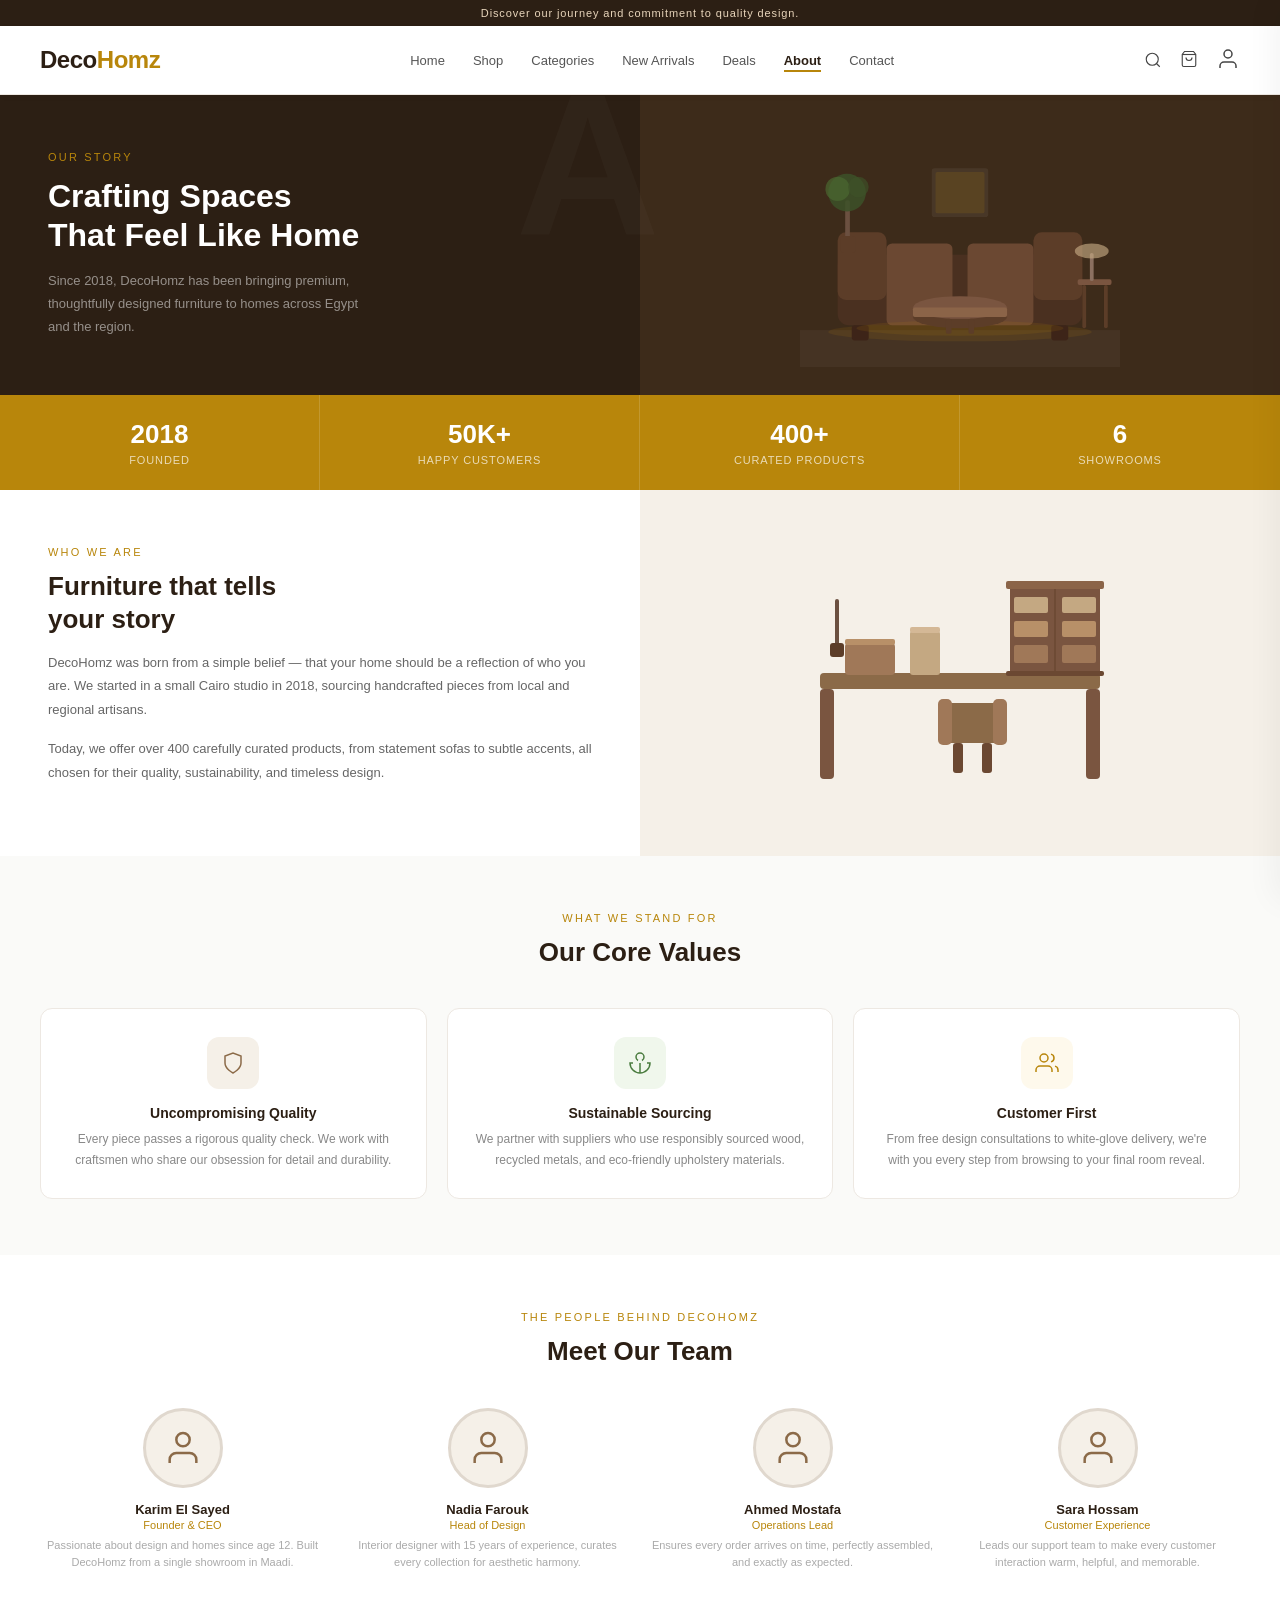
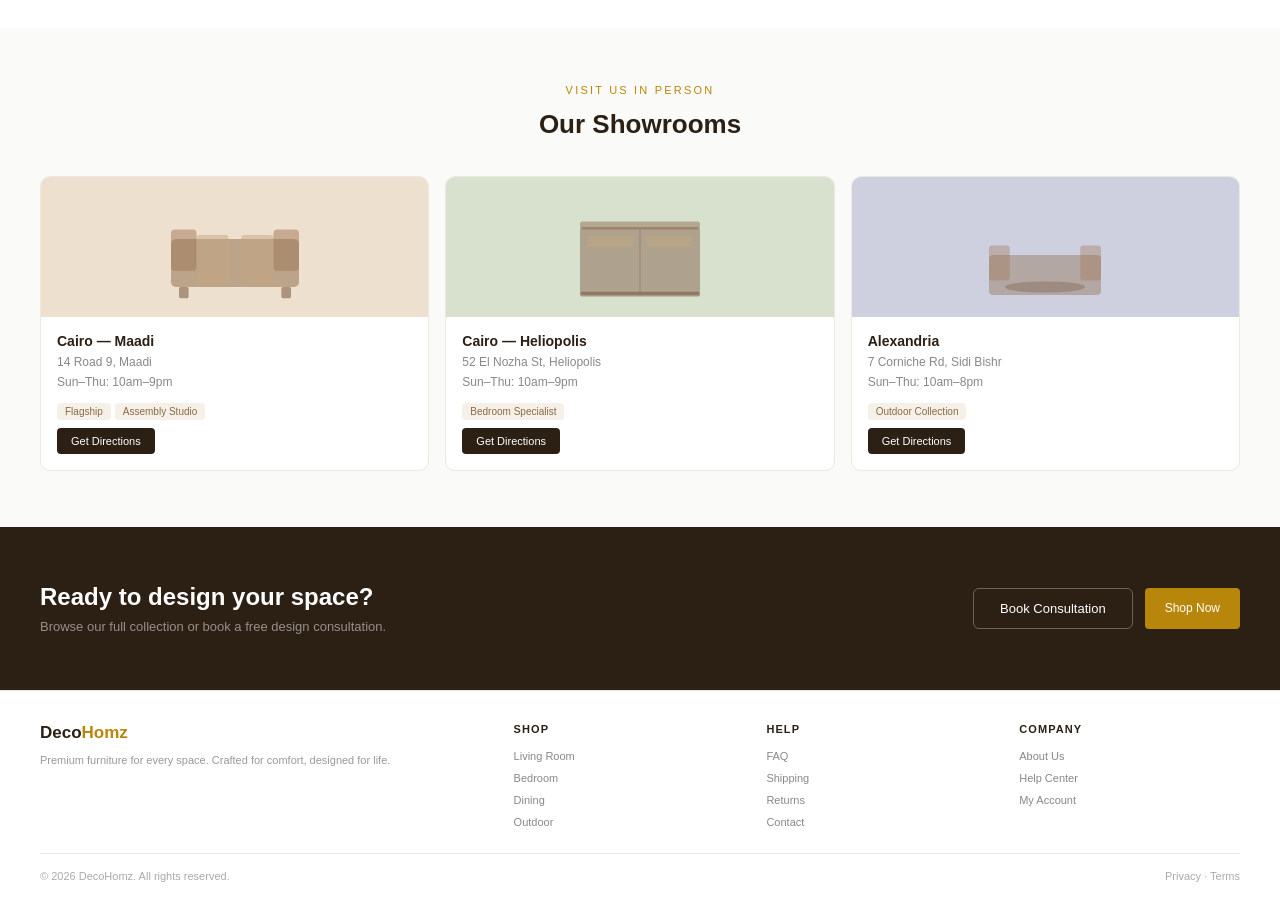
==== about.html @ b4438fd0 "Initial commit: Premium UI overhaul and navbar unification" ====
<!DOCTYPE html>
<html lang="en">
<head>
  <meta charset="UTF-8">
  <meta name="viewport" content="width=device-width, initial-scale=1.0">
  <title>About Us — DecoHomz</title>
  <link rel="stylesheet" href="css/shared.css">
  <link rel="stylesheet" href="css/about.css">
</head>
<body>

<div class="topbar">Discover our journey and commitment to quality design.</div>
<nav>
  <div class="logo">Deco<span>Homz</span></div>
  <ul class="nav-links">
    <li><a href="index.html">Home</a></li>
    <li><a href="shop.html">Shop</a></li>
    <li><a href="categories.html">Categories</a></li>
    <li><a href="new-arrivals.html">New Arrivals</a></li>
    <li><a href="deals.html">Deals</a></li>
    <li><a href="about.html" class="active">About</a></li>
    <li><a href="contact.html">Contact</a></li>
  </ul>
  <div class="nav-right">
    <div class="search-container">
      <svg class="search-trigger" viewBox="0 0 24 24" stroke-width="1.5" stroke="currentColor" fill="none"><circle cx="11" cy="11" r="8"/><path d="m21 21-4.35-4.35"/></svg>
    </div>
    <div class="cart-trigger" title="Shopping Cart" style="position:relative; cursor:pointer">
      <svg viewBox="0 0 24 24" stroke-width="1.5" stroke="currentColor" fill="none"><path d="M6 2 3 6v14a2 2 0 0 0 2 2h14a2 2 0 0 0 2-2V6l-3-4z"/><line x1="3" y1="6" x2="21" y2="6"/><path d="M16 10a4 4 0 0 1-8 0"/></svg>
      <div class="badge badge-cart" style="display:none">0</div>
    </div>
    <div class="user-trigger" title="Account" onclick="location.href='account.html'" style="cursor:pointer">
      <svg viewBox="0 0 24 24" stroke-width="1.5" stroke="currentColor" fill="none"><path d="M20 21v-2a4 4 0 0 0-4-4H8a4 4 0 0 0-4 4v2"/><circle cx="12" cy="7" r="4"/></svg>
    </div>
  </div>
</nav>

<!-- HERO -->
<div class="about-hero">
  <div class="hero-text">
    <div class="hero-bg">A</div>
    <div class="hero-label">Our Story</div>
    <h1 class="hero-h1">Crafting Spaces<br>That Feel Like Home</h1>
    <p class="hero-sub">Since 2018, DecoHomz has been bringing premium, thoughtfully designed furniture to homes across Egypt and the region.</p>
  </div>
  <div class="hero-right">
    <svg viewBox="0 0 340 260" fill="none" xmlns="http://www.w3.org/2000/svg">
      <rect x="0" y="220" width="340" height="40" fill="rgba(255,255,255,0.04)"/>
      <ellipse cx="170" cy="222" rx="140" ry="10" fill="rgba(184,134,11,0.12)"/>
      <rect x="40" y="140" width="260" height="75" rx="12" fill="#4A3020"/>
      <rect x="40" y="116" width="52" height="72" rx="9" fill="#5C3D28"/>
      <rect x="248" y="116" width="52" height="72" rx="9" fill="#5C3D28"/>
      <rect x="92" y="128" width="70" height="87" rx="6" fill="#6B4832"/>
      <rect x="178" y="128" width="70" height="87" rx="6" fill="#6B4832"/>
      <rect x="55" y="215" width="18" height="16" rx="3" fill="#3D2418"/>
      <rect x="267" y="215" width="18" height="16" rx="3" fill="#3D2418"/>
      <ellipse cx="170" cy="218" rx="110" ry="8" fill="rgba(184,134,11,0.12)"/>
      <rect x="295" y="166" width="36" height="6" rx="2" fill="#7A5540"/>
      <rect x="300" y="172" width="4" height="46" rx="2" fill="#5C3D28"/>
      <rect x="323" y="172" width="4" height="46" rx="2" fill="#5C3D28"/>
      <rect x="308" y="138" width="4" height="30" rx="2" fill="#8B7060"/>
      <ellipse cx="310" cy="136" rx="18" ry="8" fill="#C4A882" opacity="0.65"/>
      <rect x="48" y="82" width="5" height="40" rx="2" fill="#6B5040"/>
      <circle cx="50" cy="74" r="20" fill="#3D5228" opacity="0.85"/>
      <circle cx="40" cy="70" r="13" fill="#4A6830" opacity="0.7"/>
      <circle cx="62" cy="68" r="11" fill="#3D5228" opacity="0.65"/>
      <rect x="43" y="120" width="16" height="18" rx="3" fill="#5C3D28"/>
      <rect x="140" y="48" width="60" height="52" rx="3" fill="rgba(255,255,255,0.06)"/>
      <rect x="144" y="52" width="52" height="44" rx="2" fill="rgba(184,134,11,0.15)"/>
      <ellipse cx="170" cy="206" rx="50" ry="12" fill="#5C3D28"/>
      <ellipse cx="170" cy="196" rx="50" ry="12" fill="#7A5540"/>
      <rect x="120" y="196" width="100" height="10" rx="2" fill="#8B6448"/>
      <rect x="155" y="208" width="6" height="16" rx="2" fill="#5C3D28"/>
      <rect x="179" y="208" width="6" height="16" rx="2" fill="#5C3D28"/>
    </svg>
  </div>
</div>

<!-- STATS -->
<div class="stats-bar">
  <div class="stat"><div class="stat-num">2018</div><div class="stat-label">Founded</div></div>
  <div class="stat"><div class="stat-num">50K+</div><div class="stat-label">Happy Customers</div></div>
  <div class="stat"><div class="stat-num">400+</div><div class="stat-label">Curated Products</div></div>
  <div class="stat"><div class="stat-num">6</div><div class="stat-label">Showrooms</div></div>
</div>

<!-- STORY -->
<div class="story">
  <div class="story-text">
    <div class="sec-label">Who We Are</div>
    <h2 class="sec-title">Furniture that tells<br>your story</h2>
    <p class="sec-body">DecoHomz was born from a simple belief — that your home should be a reflection of who you are. We started in a small Cairo studio in 2018, sourcing handcrafted pieces from local and regional artisans.</p>
    <p class="sec-body">Today, we offer over 400 carefully curated products, from statement sofas to subtle accents, all chosen for their quality, sustainability, and timeless design.</p>
  </div>
  <div class="story-visual">
    <svg viewBox="0 0 340 260" fill="none">
      <rect x="30" y="130" width="280" height="16" rx="4" fill="#8B6A48"/>
      <rect x="30" y="146" width="14" height="90" rx="4" fill="#7A5540"/>
      <rect x="296" y="146" width="14" height="90" rx="4" fill="#7A5540"/>
      <rect x="55" y="100" width="50" height="32" rx="4" fill="#A07858"/>
      <rect x="55" y="96" width="50" height="6" rx="2" fill="#B89068"/>
      <rect x="120" y="88" width="30" height="44" rx="3" fill="#C4A882"/>
      <rect x="120" y="84" width="30" height="6" rx="2" fill="#D4B896"/>
      <rect x="220" y="40" width="90" height="92" rx="3" fill="#7A5540"/>
      <rect x="216" y="38" width="98" height="8" rx="2" fill="#8B6448"/>
      <rect x="216" y="128" width="98" height="5" rx="2" fill="#6B4832"/>
      <line x1="265" y1="46" x2="265" y2="128" stroke="#6B4832" stroke-width="1.5"/>
      <rect x="224" y="54" width="34" height="16" rx="2" fill="#C4A882"/>
      <rect x="272" y="54" width="34" height="16" rx="2" fill="#C4A882"/>
      <rect x="224" y="78" width="34" height="16" rx="2" fill="#B89068"/>
      <rect x="272" y="78" width="34" height="16" rx="2" fill="#B89068"/>
      <rect x="224" y="102" width="34" height="18" rx="2" fill="#A07858"/>
      <rect x="272" y="102" width="34" height="18" rx="2" fill="#A07858"/>
      <rect x="45" y="56" width="4" height="46" rx="2" fill="#6B5040"/>
      <circle cx="47" cy="48" rx="16" ry="16" fill="#3D5228" opacity="0.8"/>
      <circle cx="38" cy="44" rx="10" ry="10" fill="#4A6830" opacity="0.7"/>
      <rect x="40" y="100" width="14" height="14" rx="3" fill="#5C3D28"/>
      <rect x="155" y="160" width="55" height="40" rx="5" fill="#8B6A48"/>
      <rect x="148" y="156" width="14" height="46" rx="5" fill="#A07858"/>
      <rect x="203" y="156" width="14" height="46" rx="5" fill="#A07858"/>
      <rect x="163" y="200" width="10" height="30" rx="3" fill="#6B4832"/>
      <rect x="192" y="200" width="10" height="30" rx="3" fill="#6B4832"/>
    </svg>
  </div>
</div>

<!-- VALUES -->
<div class="values">
  <div class="values-header">
    <div class="sec-label">What We Stand For</div>
    <h2 class="sec-title">Our Core Values</h2>
  </div>
  <div class="values-grid">
    <div class="value-card">
      <div class="value-icon" style="background:#F5F0E8"><svg viewBox="0 0 24 24" stroke="#8B6A48" stroke-width="1.5"><path d="M12 22s8-4 8-10V5l-8-3-8 3v7c0 6 8 10 8 10z"/></svg></div>
      <div class="value-title">Uncompromising Quality</div>
      <div class="value-desc">Every piece passes a rigorous quality check. We work with craftsmen who share our obsession for detail and durability.</div>
    </div>
    <div class="value-card">
      <div class="value-icon" style="background:#F0F7EC"><svg viewBox="0 0 24 24" stroke="#4A7C3F" stroke-width="1.5"><path d="M12 22V12"/><path d="M5 12H2a10 10 0 0 0 20 0h-3"/><path d="M12 2a4 4 0 0 0-4 4c0 1.5.8 2.8 2 3.5"/><path d="M12 2a4 4 0 0 1 4 4c0 1.5-.8 2.8-2 3.5"/></svg></div>
      <div class="value-title">Sustainable Sourcing</div>
      <div class="value-desc">We partner with suppliers who use responsibly sourced wood, recycled metals, and eco-friendly upholstery materials.</div>
    </div>
    <div class="value-card">
      <div class="value-icon" style="background:#FEF9EC"><svg viewBox="0 0 24 24" stroke="#B8860B" stroke-width="1.5"><path d="M17 21v-2a4 4 0 0 0-4-4H5a4 4 0 0 0-4 4v2"/><circle cx="9" cy="7" r="4"/><path d="M23 21v-2a4 4 0 0 0-3-3.87"/><path d="M16 3.13a4 4 0 0 1 0 7.75"/></svg></div>
      <div class="value-title">Customer First</div>
      <div class="value-desc">From free design consultations to white-glove delivery, we're with you every step from browsing to your final room reveal.</div>
    </div>
  </div>
</div>

<!-- TEAM -->
<div class="team">
  <div class="team-header">
    <div class="sec-label">The People Behind DecoHomz</div>
    <h2 class="sec-title">Meet Our Team</h2>
  </div>
  <div class="team-grid">
    <div class="team-card">
      <div class="team-avatar"><svg viewBox="0 0 24 24" stroke-width="1.5"><path d="M20 21v-2a4 4 0 0 0-4-4H8a4 4 0 0 0-4 4v2"/><circle cx="12" cy="7" r="4"/></svg></div>
      <div class="team-name">Karim El Sayed</div>
      <div class="team-role">Founder & CEO</div>
      <div class="team-bio">Passionate about design and homes since age 12. Built DecoHomz from a single showroom in Maadi.</div>
    </div>
    <div class="team-card">
      <div class="team-avatar"><svg viewBox="0 0 24 24" stroke-width="1.5"><path d="M20 21v-2a4 4 0 0 0-4-4H8a4 4 0 0 0-4 4v2"/><circle cx="12" cy="7" r="4"/></svg></div>
      <div class="team-name">Nadia Farouk</div>
      <div class="team-role">Head of Design</div>
      <div class="team-bio">Interior designer with 15 years of experience, curates every collection for aesthetic harmony.</div>
    </div>
    <div class="team-card">
      <div class="team-avatar"><svg viewBox="0 0 24 24" stroke-width="1.5"><path d="M20 21v-2a4 4 0 0 0-4-4H8a4 4 0 0 0-4 4v2"/><circle cx="12" cy="7" r="4"/></svg></div>
      <div class="team-name">Ahmed Mostafa</div>
      <div class="team-role">Operations Lead</div>
      <div class="team-bio">Ensures every order arrives on time, perfectly assembled, and exactly as expected.</div>
    </div>
    <div class="team-card">
      <div class="team-avatar"><svg viewBox="0 0 24 24" stroke-width="1.5"><path d="M20 21v-2a4 4 0 0 0-4-4H8a4 4 0 0 0-4 4v2"/><circle cx="12" cy="7" r="4"/></svg></div>
      <div class="team-name">Sara Hossam</div>
      <div class="team-role">Customer Experience</div>
      <div class="team-bio">Leads our support team to make every customer interaction warm, helpful, and memorable.</div>
    </div>
  </div>
</div>

<!-- SHOWROOMS -->
<div class="showrooms">
  <div class="showrooms-header">
    <div class="sec-label">Visit Us In Person</div>
    <h2 class="sec-title">Our Showrooms</h2>
  </div>
  <div class="showrooms-grid">
    <div class="showroom-card">
      <div class="showroom-visual" style="background:#EDE0CE">
        <svg viewBox="0 0 200 140" fill="none" width="160">
          <rect x="20" y="60" width="160" height="60" rx="6" fill="#8B6A48" opacity="0.5"/>
          <rect x="20" y="48" width="32" height="52" rx="5" fill="#A07858" opacity="0.5"/>
          <rect x="148" y="48" width="32" height="52" rx="5" fill="#A07858" opacity="0.5"/>
          <rect x="52" y="55" width="40" height="65" rx="4" fill="#C4A882" opacity="0.5"/>
          <rect x="108" y="55" width="40" height="65" rx="4" fill="#C4A882" opacity="0.5"/>
          <rect x="30" y="120" width="12" height="14" rx="2" fill="#6B4832" opacity="0.5"/>
          <rect x="158" y="120" width="12" height="14" rx="2" fill="#6B4832" opacity="0.5"/>
        </svg>
      </div>
      <div class="showroom-info">
        <div class="showroom-city">Cairo — Maadi</div>
        <div class="showroom-addr">14 Road 9, Maadi<br>Sun–Thu: 10am–9pm</div>
        <div><span class="showroom-tag">Flagship</span><span class="showroom-tag">Assembly Studio</span></div>
        <button class="btn-dir">Get Directions</button>
      </div>
    </div>
    <div class="showroom-card">
      <div class="showroom-visual" style="background:#D8E0CE">
        <svg viewBox="0 0 200 140" fill="none" width="160">
          <rect x="25" y="45" width="150" height="85" rx="5" fill="#7A5540" opacity="0.45"/>
          <rect x="25" y="38" width="150" height="10" rx="3" fill="#8B6448" opacity="0.45"/>
          <rect x="25" y="126" width="150" height="6" rx="2" fill="#6B4832" opacity="0.45"/>
          <line x1="100" y1="48" x2="100" y2="126" stroke="#6B4832" stroke-width="1" opacity="0.4"/>
          <rect x="34" y="56" width="58" height="14" rx="2" fill="#C4A882" opacity="0.5"/>
          <rect x="108" y="56" width="58" height="14" rx="2" fill="#C4A882" opacity="0.5"/>
        </svg>
      </div>
      <div class="showroom-info">
        <div class="showroom-city">Cairo — Heliopolis</div>
        <div class="showroom-addr">52 El Nozha St, Heliopolis<br>Sun–Thu: 10am–9pm</div>
        <div><span class="showroom-tag">Bedroom Specialist</span></div>
        <button class="btn-dir">Get Directions</button>
      </div>
    </div>
    <div class="showroom-card">
      <div class="showroom-visual" style="background:#CEd0E0">
        <svg viewBox="0 0 200 140" fill="none" width="160">
          <rect x="30" y="80" width="140" height="50" rx="5" fill="#8B6A48" opacity="0.4"/>
          <rect x="30" y="68" width="26" height="44" rx="4" fill="#A07858" opacity="0.4"/>
          <rect x="144" y="68" width="26" height="44" rx="4" fill="#A07858" opacity="0.4"/>
          <ellipse cx="100" cy="120" rx="50" ry="7" fill="#6B4832" opacity="0.3"/>
        </svg>
      </div>
      <div class="showroom-info">
        <div class="showroom-city">Alexandria</div>
        <div class="showroom-addr">7 Corniche Rd, Sidi Bishr<br>Sun–Thu: 10am–8pm</div>
        <div><span class="showroom-tag">Outdoor Collection</span></div>
        <button class="btn-dir">Get Directions</button>
      </div>
    </div>
  </div>
</div>

<!-- CTA -->
<div class="cta-band">
  <div class="cta-text">
    <div class="cta-title">Ready to design your space?</div>
    <div class="cta-sub">Browse our full collection or book a free design consultation.</div>
  </div>
  <div class="cta-btns">
    <button class="btn-outline-w">Book Consultation</button>
    <button class="btn-gold">Shop Now</button>
  </div>
</div>

<footer>
  <div class="footer-grid">
    <div>
      <div class="f-logo">Deco<span>Homz</span></div>
      <p class="f-desc">Premium furniture for every space. Crafted for comfort, designed for life.</p>
    </div>
    <div>
      <div class="f-head">Shop</div>
      <ul class="f-links">
        <li><a href="shop.html">Living Room</a></li>
        <li><a href="shop.html">Bedroom</a></li>
        <li><a href="shop.html">Dining</a></li>
        <li><a href="shop.html">Outdoor</a></li>
      </ul>
    </div>
    <div>
      <div class="f-head">Help</div>
      <ul class="f-links">
        <li><a href="faq.html">FAQ</a></li>
        <li><a href="contact.html">Shipping</a></li>
        <li><a href="contact.html">Returns</a></li>
        <li><a href="contact.html">Contact</a></li>
      </ul>
    </div>
    <div>
      <div class="f-head">Company</div>
      <ul class="f-links">
        <li><a href="about.html">About Us</a></li>
        <li><a href="faq.html">Help Center</a></li>
        <li><a href="account.html">My Account</a></li>
      </ul>
    </div>
  </div>
  <div class="footer-bottom">
    <span>© 2026 DecoHomz. All rights reserved.</span>
    <span>Privacy · Terms</span>
  </div>
</footer>

<script src="js/shared.js"></script>
<script src="js/about.js"></script>
</body>
</html>
---- css/shared.css ----
/* ============================================
   DECOHOMZ — SHARED STYLES
   Applied to all pages
   ============================================ */

/* Reset */
*,
::before,
::after {
    margin: 0;
    padding: 0;
    box-sizing: border-box
}

body {
    font-family: 'Segoe UI', sans-serif;
    background: #FAFAF8;
    color: #1a1a1a;
    font-size: 14px
}

a {
    text-decoration: none
}

ul {
    list-style: none
}

button {
    border: none;
    cursor: pointer;
    font-family: inherit
}

/* Brand */
.logo {
    font-size: 24px;
    font-weight: 800;
    color: #2C1F14;
    letter-spacing: -0.02em;
    cursor: pointer
}

.logo span {
    color: #B8860B
}

/* Topbar */
.topbar {
    background: #2C1F14;
    color: #E8D5BB;
    text-align: center;
    font-size: 11px;
    letter-spacing: .08em;
    padding: 7px
}

/* Nav */
nav {
    display: flex;
    align-items: center;
    justify-content: space-between;
    padding: 20px 40px;
    background: rgba(255, 255, 255, 0.95);
    border-bottom: 1px solid #EDE8E2;
    position: sticky;
    top: 0;
    z-index: 1000;
    backdrop-filter: blur(10px);
    -webkit-backdrop-filter: blur(10px);
    box-shadow: 0 2px 10px rgba(0, 0, 0, 0.02)
}

.nav-links {
    display: flex;
    gap: 28px;
    list-style: none
}

.nav-links a {
    text-decoration: none;
    font-size: 13px;
    color: #555
}

.nav-links a.active {
    color: #2C1F14;
    font-weight: 600;
    border-bottom: 2px solid #B8860B;
    padding-bottom: 2px
}

.nav-right {
    display: flex;
    gap: 18px;
    align-items: center
}

.nav-right svg {
    width: 18px;
    height: 18px;
    stroke: #444;
    fill: none;
    cursor: pointer
}

/* Badge */
.badge {
    background: #B8860B;
    color: #fff;
    border-radius: 50%;
    font-size: 9px;
    width: 14px;
    height: 14px;
    display: flex;
    align-items: center;
    justify-content: center;
    margin-left: -8px;
    margin-top: -8px
}

/* Breadcrumb */
.breadcrumb {
    padding: 14px 40px;
    font-size: 11px;
    color: #aaa;
    background: #fff;
    border-bottom: 1px solid #EDE8E2
}

.breadcrumb span {
    color: #2C1F14
}

/* Buttons */
.btn-dark {
    background: #2C1F14;
    color: #fff;
    border: none;
    padding: 10px 22px;
    font-size: 12px;
    border-radius: 4px;
    cursor: pointer
}

.btn-outline {
    background: transparent;
    color: #2C1F14;
    border: 1.5px solid #2C1F14;
    padding: 10px 22px;
    font-size: 12px;
    border-radius: 4px;
    cursor: pointer
}

.btn-gold {
    background: #B8860B;
    color: #fff;
    border: none;
    padding: 10px 20px;
    font-size: 12px;
    border-radius: 4px;
    cursor: pointer
}

/* Product cards (shared grid layout + typography) */
.prod-grid {
    display: grid;
    gap: 20px;
    grid-template-columns: repeat(auto-fill, minmax(250px, 1fr))
}

.prod-card {
    cursor: pointer
}

.prod-img {
    background: #F5F0E8;
    border-radius: 8px;
    aspect-ratio: 4/5;
    display: flex;
    align-items: center;
    justify-content: center;
    position: relative;
    margin-bottom: 10px;
    overflow: hidden
}

.prod-img svg {
    width: 65%;
    height: 65%
}

.prod-badge {
    position: absolute;
    top: 8px;
    left: 8px;
    background: #B8860B;
    color: #fff;
    font-size: 9px;
    padding: 3px 7px;
    border-radius: 3px;
    letter-spacing: .06em
}

.prod-name {
    font-size: 13px;
    font-weight: 600;
    color: #2C1F14;
    margin-bottom: 3px
}

.prod-cat {
    font-size: 11px;
    color: #999;
    margin-bottom: 5px
}

.prod-price {
    font-size: 13px;
    font-weight: 700;
    color: #2C1F14
}

.prod-price s {
    font-size: 11px;
    color: #aaa;
    font-weight: 400;
    margin-left: 4px
}

.stars {
    font-size: 10px;
    color: #B8860B;
    margin-bottom: 4px
}

/* Section header */
.sec-row {
    display: flex;
    justify-content: space-between;
    align-items: baseline;
    margin-bottom: 20px
}

.sec-title {
    font-size: 16px;
    font-weight: 700;
    color: #2C1F14
}

.sec-link {
    font-size: 12px;
    color: #B8860B;
    text-decoration: none
}

.sec-label {
    font-size: 11px;
    letter-spacing: .2em;
    text-transform: uppercase;
    color: #B8860B;
    margin-bottom: 12px
}

.sec-title {
    font-size: 26px;
    font-weight: 700;
    color: #2C1F14;
    line-height: 1.25;
    margin-bottom: 16px
}

.sec-body {
    font-size: 13px;
    color: #666;
    line-height: 1.8;
    margin-bottom: 16px
}

/* Stars */
.stars {
    font-size: 10px;
    color: #B8860B;
    margin-bottom: 4px
}


.btn-cart {
    background: #2C1F14;
    color: #fff;
    border: none;
    width: 100%;
    padding: 10px;
    font-size: 11px;
    font-weight: 600;
    border-radius: 4px;
    cursor: pointer;
    margin-top: 10px;
    transition: all 0.2s
}

.btn-cart:hover {
    background: #444;
    transform: translateY(-1px)
}

/* Footer */
footer {
    background: #fff;
    border-top: 1px solid #EDE8E2;
    padding: 32px 40px 20px
}

.footer-grid {
    display: grid;
    grid-template-columns: 2fr 1fr 1fr 1fr;
    gap: 32px;
    margin-bottom: 24px
}

.f-logo {
    font-size: 17px;
    font-weight: 700;
    color: #2C1F14;
    margin-bottom: 8px
}

.f-logo span {
    color: #B8860B
}

.f-desc {
    font-size: 11px;
    color: #999;
    line-height: 1.7
}

.f-head {
    font-size: 11px;
    font-weight: 700;
    letter-spacing: .1em;
    text-transform: uppercase;
    color: #2C1F14;
    margin-bottom: 12px
}

.f-links {
    list-style: none;
    display: flex;
    flex-direction: column;
    gap: 6px
}

.f-links a {
    font-size: 11px;
    color: #888;
    text-decoration: none
}

.footer-bottom {
    border-top: 1px solid #EDE8E2;
    padding-top: 16px;
    font-size: 11px;
    color: #aaa;
    display: flex;
    justify-content: space-between
}

/* Form fields */
.field {
    margin-bottom: 16px
}

.field label {
    display: block;
    font-size: 11px;
    font-weight: 600;
    text-transform: uppercase;
    letter-spacing: .06em;
    color: #555;
    margin-bottom: 5px
}

.field input,
.field select {
    width: 100%;
    border: 1px solid #E0D8CE;
    border-radius: 6px;
    padding: 9px 12px;
    font-size: 13px;
    color: #1a1a1a;
    outline: none;
    background: #fff
}

.field input:focus {
    border-color: #B8860B
}

.field input::placeholder {
    color: #bbb
}

.form-grid {
    display: grid;
    grid-template-columns: 1fr 1fr;
    gap: 12px
}

.form-grid.three {
    grid-template-columns: 2fr 1fr 1fr
}

.field.full {
    grid-column: span 2
}

/* Order / cart summary box */
.summary-box,
.summary {
    background: #fff;
    border: 1px solid #EDE8E2;
    border-radius: 10px;
    padding: 22px
}

.sum-title,
.summary-title {
    font-size: 14px;
    font-weight: 700;
    color: #2C1F14;
    margin-bottom: 18px
}

.sum-row {
    display: flex;
    justify-content: space-between;
    font-size: 13px;
    margin-bottom: 12px
}

.sum-row .key,
.sum-row .k {
    color: #888
}

.sum-row .val,
.sum-row .v {
    color: #2C1F14;
    font-weight: 500
}

.sum-row.discount .val,
.sum-row .v.disc {
    color: #c0392b
}

.sum-row.total,
.sum-total {
    font-size: 15px;
    font-weight: 700;
    border-top: 1px solid #EDE8E2;
    padding-top: 14px;
    margin-top: 4px
}

/* Step indicator */
.steps {
    display: flex;
    justify-content: center;
    align-items: center;
    padding: 20px 40px;
    background: #fff;
    border-bottom: 1px solid #EDE8E2;
    gap: 0
}

.step {
    display: flex;
    align-items: center;
    gap: 8px
}

.step-num {
    width: 24px;
    height: 24px;
    border-radius: 50%;
    display: flex;
    align-items: center;
    justify-content: center;
    font-size: 11px;
    font-weight: 700
}

.step.done .step-num {
    background: #B8860B;
    color: #fff
}

.step.active .step-num {
    background: #2C1F14;
    color: #fff
}

.step.inactive .step-num {
    background: #EDE8E2;
    color: #888
}

.step-name {
    font-size: 12px;
    font-weight: 600
}

.step.done .step-name {
    color: #B8860B
}

.step.active .step-name {
    color: #2C1F14
}

.step.inactive .step-name {
    color: #aaa
}

.step-line {
    width: 56px;
    height: 1px;
    background: #EDE8E2;
    margin: 0 6px
}

.step-line.done {
    background: #B8860B
}

/* Quantity control */
.qty-ctrl {
    display: flex;
    align-items: center;
    border: 1px solid #E0D8CE;
    border-radius: 4px;
    overflow: hidden
}

.qty-btn {
    background: #fff;
    border: none;
    padding: 7px 13px;
    cursor: pointer;
    font-size: 14px;
    color: #555
}

.qty-num {
    padding: 7px 16px;
    font-size: 13px;
    font-weight: 600;
    border-left: 1px solid #E0D8CE;
    border-right: 1px solid #E0D8CE
}

/* Status badges */
.order-status {
    font-size: 10px;
    padding: 3px 8px;
    border-radius: 20px;
    font-weight: 600
}

.status-processing {
    background: #FFF3CD;
    color: #856404
}

.status-delivered {
    background: #D1FAE5;
    color: #065F46
}

.status-shipped {
    background: #DBEAFE;
    color: #1E40AF
}

/* Pagination */
.pagination {
    display: flex;
    gap: 6px;
    justify-content: center;
    padding: 24px 0 8px;
    align-items: center
}

.page-btn {
    border: 1px solid #E0D8CE;
    border-radius: 4px;
    padding: 6px 11px;
    font-size: 12px;
    cursor: pointer;
    background: #fff;
    color: #555
}

.page-btn.active {
    background: #2C1F14;
    color: #fff;
    border-color: #2C1F14
}

/* Off-canvas Cart */
.cart-overlay {
    position: fixed;
    top: 0;
    left: 0;
    width: 100%;
    height: 100%;
    background: rgba(0, 0, 0, 0.4);
    z-index: 2000;
    opacity: 0;
    visibility: hidden;
    transition: 0.3s
}

.cart-overlay.active {
    opacity: 1;
    visibility: visible
}

.cart-drawer {
    position: fixed;
    top: 0;
    right: -400px;
    width: 400px;
    height: 100%;
    background: #fff;
    z-index: 2001;
    transition: 0.4s cubic-bezier(0.4, 0, 0.2, 1);
    display: flex;
    flex-direction: column;
    box-shadow: -5px 0 30px rgba(0, 0, 0, 0.05)
}

.cart-drawer.active {
    right: 0
}

.cart-header {
    padding: 24px;
    border-bottom: 1px solid #EDE8E2;
    display: flex;
    justify-content: space-between;
    align-items: center
}

.cart-header h2 {
    font-size: 14px;
    font-weight: 700;
    color: #2C1F14;
    text-transform: uppercase;
    letter-spacing: .05em
}

.close-cart {
    background: none;
    border: none;
    cursor: pointer;
    padding: 5px
}

.close-cart svg {
    width: 20px;
    height: 20px;
    stroke: #444
}

.cart-body {
    flex: 1;
    overflow-y: auto;
    padding: 24px
}

.cart-footer {
    padding: 24px;
    border-top: 1px solid #EDE8E2;
    background: #FAFAF8
}

.cart-total-row {
    display: flex;
    justify-content: space-between;
    margin-bottom: 16px;
    font-size: 15px;
    font-weight: 700;
    color: #2C1F14
}

.btn-checkout-full {
    width: 100%;
    background: #2C1F14;
    color: #fff;
    padding: 14px;
    border-radius: 6px;
    font-weight: 600;
    font-size: 13px;
    text-align: center;
    display: block;
    text-decoration: none
}

/* Empty Cart State */
.empty-cart-msg {
    text-align: center;
    margin-top: 60px;
    color: #aaa
}

.empty-cart-msg svg {
    width: 48px;
    height: 48px;
    stroke: #EDE8E2;
    margin-bottom: 16px;
    display: block;
    margin-left: auto;
    margin-right: auto
}

.empty-cart-msg p {
    font-size: 13px;
    margin-bottom: 20px
}

/* Search Bar */
.search-container {
    position: relative;
    display: flex;
    align-items: center
}

.search-bar {
    position: absolute;
    right: 0;
    top: 50%;
    transform: translateY(-50%);
    width: 0;
    opacity: 0;
    overflow: hidden;
    transition: 0.3s;
    background: #fff;
    border: 1px solid #EDE8E2;
    border-radius: 20px;
    padding: 5px 15px;
    display: flex;
    align-items: center;
    z-index: 10
}

.search-bar.active {
    width: 250px;
    opacity: 1;
    right: 30px
}

.search-bar input {
    border: none;
    outline: none;
    font-size: 12px;
    width: 100%;
    background: transparent
}

/* Nav Icons Styling */
.nav-right svg {
    cursor: pointer;
    transition: 0.2s;
    color: #2C1F14
}

.nav-right svg:hover {
    color: #B8860B
}

.user-trigger svg {
    width: 24px;
    height: 24px
}

/* Responsive */
@media (max-width: 1024px) {

    /* .nav-links{display:none} */
    /* Don't hide for now since we don't have a hamburger yet */
    .nav-links {
        gap: 15px
    }

    .nav-links a {
        font-size: 12px
    }

    .hero {
        grid-template-columns: 1fr;
        text-align: center
    }

    .hero-text {
        align-items: center;
        padding: 40px 20px
    }

    .footer-grid {
        grid-template-columns: 1fr 1fr
    }
}

@media (max-width: 768px) {
    nav {
        padding: 15px 20px
    }

    .hero-h1 {
        font-size: 28px
    }

    .prod-grid {
        grid-template-columns: repeat(2, 1fr)
    }

    .footer-grid {
        grid-template-columns: 1fr
    }

    .cart-drawer {
        width: 100%;
        right: -100%
    }

    .form-grid {
        grid-template-columns: 1fr
    }

    .cat-row {
        grid-template-columns: repeat(3, 1fr)
    }
}

@media (max-width: 480px) {
    .prod-grid {
        grid-template-columns: 1fr
    }

    .cat-row {
        grid-template-columns: repeat(2, 1fr)
    }

    .hero-btns {
        flex-direction: column
    }
}
---- css/about.css ----
/* ABOUT PAGE */
.about-hero{background:#2C1F14;display:grid;grid-template-columns:1fr 1fr;min-height:300px;overflow:hidden;position:relative}
.hero-text{padding:56px 48px;display:flex;flex-direction:column;justify-content:center;position:relative;z-index:2}
.hero-bg{position:absolute;font-size:200px;font-weight:900;color:rgba(255,255,255,.025);right:-20px;top:-30px;line-height:1;pointer-events:none}
.hero-label{font-size:11px;letter-spacing:.2em;text-transform:uppercase;color:#B8860B;margin-bottom:14px}
.hero-h1{font-size:32px;font-weight:700;color:#fff;line-height:1.2;margin-bottom:16px}
.hero-sub{font-size:13px;color:rgba(255,255,255,.5);line-height:1.75;max-width:320px}
.hero-right{background:#3D2B1A;display:flex;align-items:center;justify-content:center;overflow:hidden;position:relative}
.hero-right svg{width:320px}

.stats-bar{display:grid;grid-template-columns:repeat(4,1fr);background:#B8860B}
.stat{padding:24px;text-align:center;border-right:1px solid rgba(255,255,255,.15)}
.stat:last-child{border-right:none}
.stat-num{font-size:26px;font-weight:700;color:#fff;margin-bottom:4px}
.stat-label{font-size:11px;color:rgba(255,255,255,.7);letter-spacing:.08em;text-transform:uppercase}

.story{display:grid;grid-template-columns:1fr 1fr;gap:0;background:#fff}
.story-text{padding:56px 48px;display:flex;flex-direction:column;justify-content:center}
.story-visual{background:#F5F0E8;display:flex;align-items:center;justify-content:center;padding:40px;overflow:hidden}
.story-visual svg{width:100%;max-width:340px}

.values{padding:56px 40px;background:#FAFAF8}
.values-header{text-align:center;margin-bottom:40px}
.values-grid{display:grid;grid-template-columns:repeat(3,1fr);gap:20px}
.value-card{background:#fff;border:1px solid #EDE8E2;border-radius:12px;padding:28px 24px;text-align:center}
.value-icon{width:52px;height:52px;border-radius:12px;display:flex;align-items:center;justify-content:center;margin:0 auto 16px}
.value-icon svg{width:24px;height:24px;fill:none}
.value-title{font-size:14px;font-weight:700;color:#2C1F14;margin-bottom:8px}
.value-desc{font-size:12px;color:#888;line-height:1.7}

.team{padding:56px 40px;background:#fff}
.team-header{text-align:center;margin-bottom:40px}
.team-grid{display:grid;grid-template-columns:repeat(4,1fr);gap:20px}
.team-card{text-align:center}
.team-avatar{width:80px;height:80px;border-radius:50%;background:#F5F0E8;margin:0 auto 14px;display:flex;align-items:center;justify-content:center;border:3px solid #E0D8CE}
.team-avatar svg{width:40px;height:40px;stroke:#8B6A48;fill:none}
.team-name{font-size:13px;font-weight:700;color:#2C1F14;margin-bottom:2px}
.team-role{font-size:11px;color:#B8860B;margin-bottom:6px}
.team-bio{font-size:11px;color:#aaa;line-height:1.6}

.showrooms{padding:56px 40px;background:#FAFAF8}
.showrooms-header{text-align:center;margin-bottom:36px}
.showrooms-grid{display:grid;grid-template-columns:repeat(3,1fr);gap:16px}
.showroom-card{background:#fff;border:1px solid #EDE8E2;border-radius:10px;overflow:hidden}
.showroom-visual{height:140px;display:flex;align-items:center;justify-content:center;position:relative;overflow:hidden}
.showroom-info{padding:16px}
.showroom-city{font-size:14px;font-weight:700;color:#2C1F14;margin-bottom:4px}
.showroom-addr{font-size:12px;color:#888;line-height:1.6;margin-bottom:10px}
.showroom-tag{display:inline-block;background:#F5F0E8;border-radius:4px;padding:3px 8px;font-size:10px;color:#8B6A48;margin-right:4px}
.btn-dir{background:#2C1F14;color:#fff;border:none;padding:7px 14px;font-size:11px;border-radius:4px;cursor:pointer;margin-top:8px}

.cta-band{background:#2C1F14;padding:56px 40px;display:flex;align-items:center;justify-content:space-between}
.cta-text .cta-title{font-size:24px;font-weight:700;color:#fff;margin-bottom:8px}
.cta-text .cta-sub{font-size:13px;color:rgba(255,255,255,.5)}
.cta-btns{display:flex;gap:12px}
.btn-outline-w{background:transparent;color:#fff;border:1.5px solid rgba(255,255,255,.3);padding:12px 26px;font-size:13px;border-radius:6px;cursor:pointer}
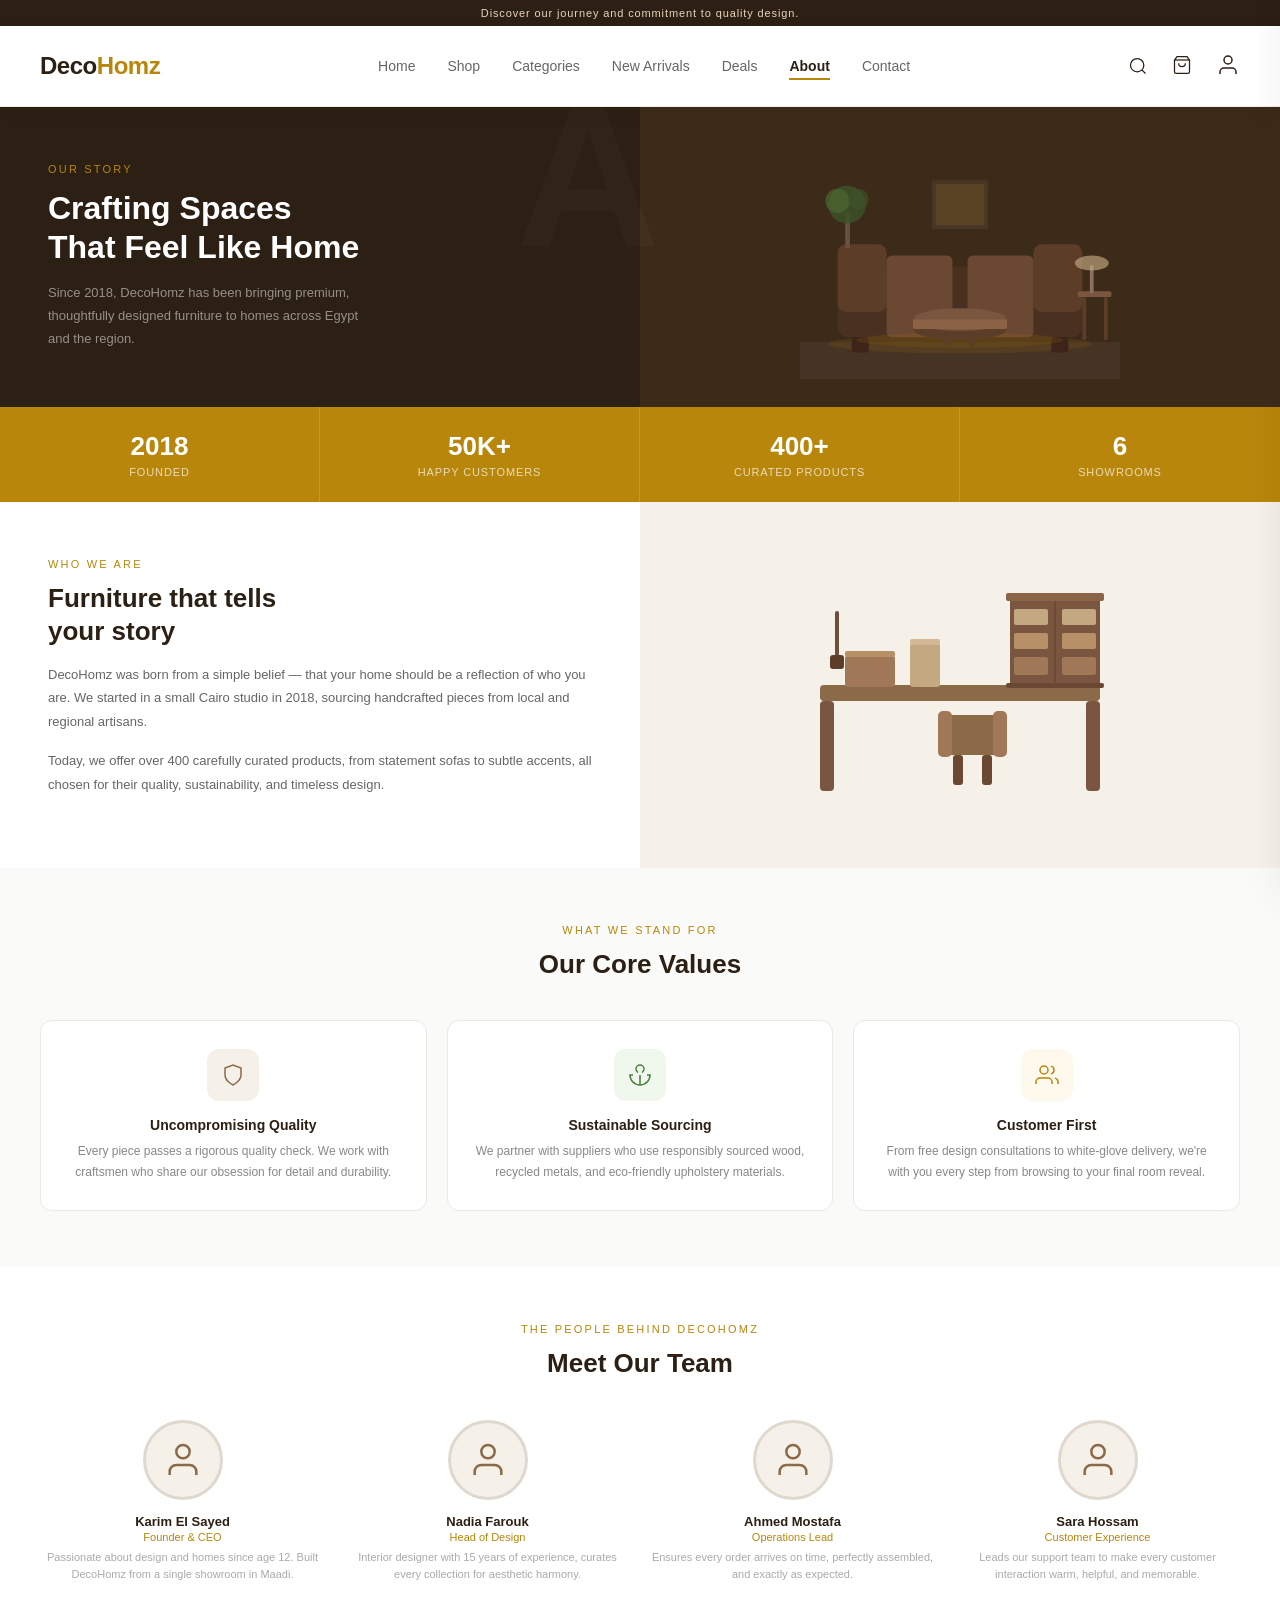
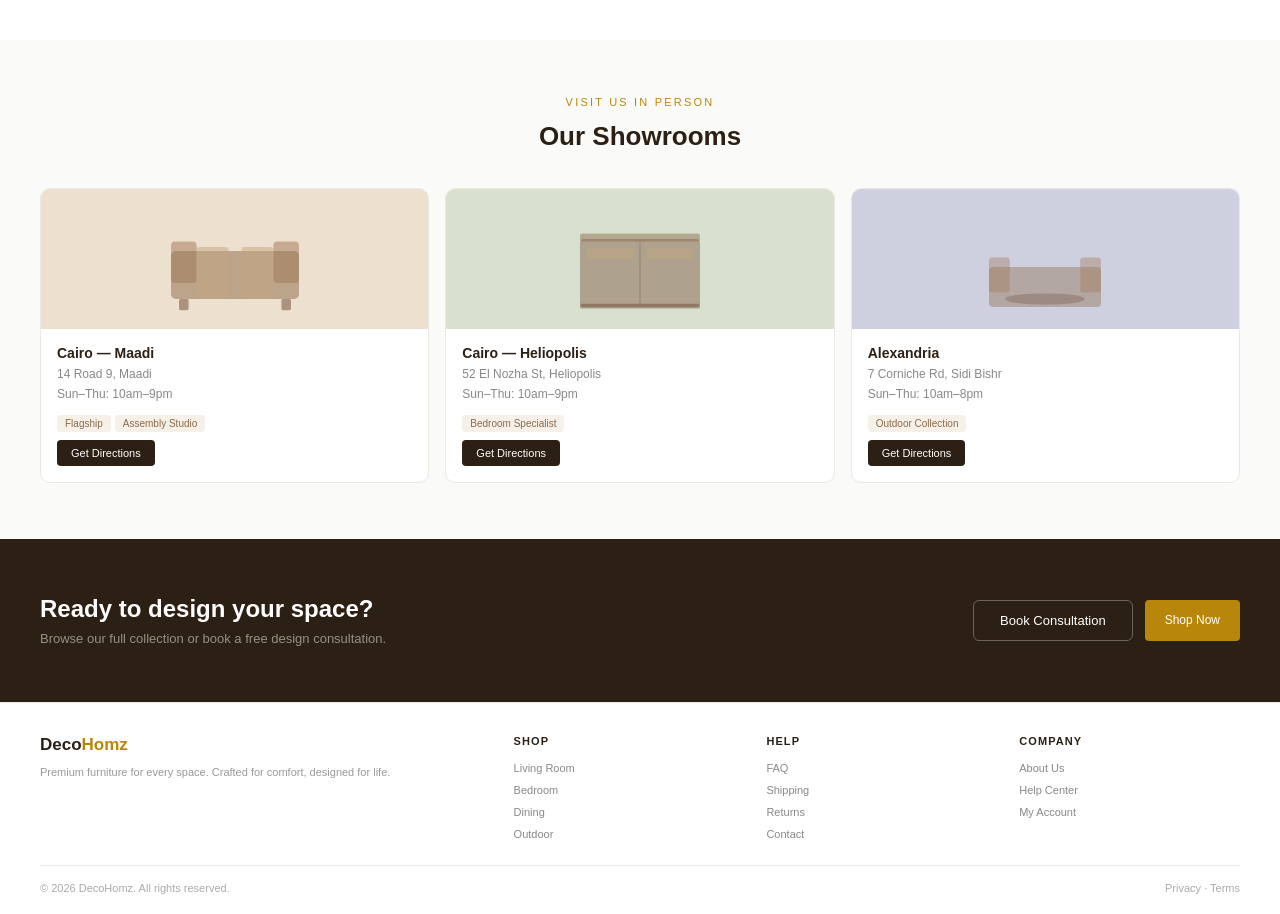
==== commit cb8026ad: "Fix: Comprehensive mobile responsiveness overhaul across all pages" ====
--- a/about.html
+++ b/about.html
@@ -10,7 +10,7 @@
 <body>
 
 <div class="topbar">Discover our journey and commitment to quality design.</div>
-<nav>
+<nav><div class="nav-inner">
   <div class="logo">Deco<span>Homz</span></div>
   <ul class="nav-links">
     <li><a href="index.html">Home</a></li>
@@ -33,7 +33,7 @@
       <svg viewBox="0 0 24 24" stroke-width="1.5" stroke="currentColor" fill="none"><path d="M20 21v-2a4 4 0 0 0-4-4H8a4 4 0 0 0-4 4v2"/><circle cx="12" cy="7" r="4"/></svg>
     </div>
   </div>
-</nav>
+</div></nav>
 
 <!-- HERO -->
 <div class="about-hero">
--- a/css/shared.css
+++ b/css/shared.css
@@ -58,51 +58,64 @@
 
 /* Nav */
 nav {
-    display: flex;
-    align-items: center;
-    justify-content: space-between;
-    padding: 20px 40px;
-    background: rgba(255, 255, 255, 0.95);
-    border-bottom: 1px solid #EDE8E2;
+    background: rgba(255, 255, 255, 0.98);
+    border-bottom: 1px solid #F0EBE5;
     position: sticky;
     top: 0;
     z-index: 1000;
-    backdrop-filter: blur(10px);
-    -webkit-backdrop-filter: blur(10px);
-    box-shadow: 0 2px 10px rgba(0, 0, 0, 0.02)
+    backdrop-filter: blur(15px);
+    -webkit-backdrop-filter: blur(15px);
+    box-shadow: 0 4px 20px rgba(0, 0, 0, 0.03);
+}
+
+.nav-inner {
+    max-width: 1400px;
+    margin: 0 auto;
+    padding: 0 40px;
+    height: 80px;
+    display: flex;
+    align-items: center;
+    justify-content: space-between;
 }
 
 .nav-links {
     display: flex;
-    gap: 28px;
-    list-style: none
+    gap: 32px;
+    list-style: none;
 }
 
 .nav-links a {
     text-decoration: none;
-    font-size: 13px;
-    color: #555
+    font-size: 14px;
+    font-weight: 500;
+    color: #666;
+    transition: all 0.2s ease;
+}
+
+.nav-links a:hover {
+    color: #2C1F14;
 }
 
 .nav-links a.active {
     color: #2C1F14;
     font-weight: 600;
     border-bottom: 2px solid #B8860B;
-    padding-bottom: 2px
+    padding-bottom: 4px;
 }
 
 .nav-right {
     display: flex;
-    gap: 18px;
-    align-items: center
+    gap: 24px;
+    align-items: center;
 }
 
 .nav-right svg {
-    width: 18px;
-    height: 18px;
-    stroke: #444;
+    width: 20px;
+    height: 20px;
+    stroke: #2C1F14;
     fill: none;
-    cursor: pointer
+    cursor: pointer;
+    transition: all 0.2s ease;
 }
 
 /* Badge */
@@ -790,73 +803,98 @@
 
 /* Responsive */
 @media (max-width: 1024px) {
-
-    /* .nav-links{display:none} */
-    /* Don't hide for now since we don't have a hamburger yet */
+    .nav-inner {
+        padding: 0 32px;
+    }
     .nav-links {
-        gap: 15px
-    }
-
-    .nav-links a {
-        font-size: 12px
-    }
-
+        gap: 20px;
+    }
     .hero {
         grid-template-columns: 1fr;
-        text-align: center
-    }
-
+        text-align: center;
+    }
     .hero-text {
         align-items: center;
-        padding: 40px 20px
-    }
-
+        padding: 40px 20px;
+    }
     .footer-grid {
-        grid-template-columns: 1fr 1fr
+        grid-template-columns: 1fr 1fr;
     }
 }
 
 @media (max-width: 768px) {
     nav {
-        padding: 15px 20px
-    }
-
+        padding: 0;
+    }
+    .nav-inner {
+        height: auto;
+        padding: 12px 20px;
+        flex-direction: column;
+        gap: 12px;
+    }
+    .nav-links {
+        display: flex;
+        width: 100%;
+        overflow-x: auto;
+        padding: 4px 0;
+        gap: 20px;
+        -webkit-overflow-scrolling: touch;
+        scrollbar-width: none;
+    }
+    .nav-links::-webkit-scrollbar {
+        display: none;
+    }
+    .nav-links a {
+        white-space: nowrap;
+        font-size: 13px;
+    }
+    .nav-right {
+        width: 100%;
+        justify-content: space-between;
+        padding-top: 8px;
+        border-top: 1px solid #F5F0E8;
+    }
     .hero-h1 {
-        font-size: 28px
-    }
-
+        font-size: 28px;
+    }
     .prod-grid {
-        grid-template-columns: repeat(2, 1fr)
-    }
-
+        grid-template-columns: repeat(2, 1fr);
+        gap: 16px;
+    }
     .footer-grid {
-        grid-template-columns: 1fr
-    }
-
+        grid-template-columns: 1fr;
+        text-align: center;
+    }
+    .f-links {
+        align-items: center;
+    }
     .cart-drawer {
         width: 100%;
-        right: -100%
-    }
-
+        right: -100%;
+    }
     .form-grid {
-        grid-template-columns: 1fr
-    }
-
+        grid-template-columns: 1fr;
+    }
     .cat-row {
-        grid-template-columns: repeat(3, 1fr)
+        grid-template-columns: repeat(3, 1fr);
+    }
+    .breadcrumb {
+        padding: 12px 20px;
     }
 }
 
 @media (max-width: 480px) {
     .prod-grid {
-        grid-template-columns: 1fr
-    }
-
+        grid-template-columns: 1fr;
+    }
     .cat-row {
-        grid-template-columns: repeat(2, 1fr)
-    }
-
+        grid-template-columns: repeat(2, 1fr);
+    }
     .hero-btns {
-        flex-direction: column
+        flex-direction: column;
+        width: 100%;
+    }
+    .btn-dark, .btn-outline {
+        width: 100%;
     }
 }
--- a/css/about.css
+++ b/css/about.css
@@ -54,3 +54,17 @@
 .cta-text .cta-sub{font-size:13px;color:rgba(255,255,255,.5)}
 .cta-btns{display:flex;gap:12px}
 .btn-outline-w{background:transparent;color:#fff;border:1.5px solid rgba(255,255,255,.3);padding:12px 26px;font-size:13px;border-radius:6px;cursor:pointer}
+
+@media(max-width:768px){
+.about-hero{grid-template-columns:1fr}
+.hero-right{display:none}
+.story{grid-template-columns:1fr}
+.story-visual{display:none}
+.stats-bar{grid-template-columns:repeat(2,1fr)}
+.stat{border-bottom:1px solid rgba(255,255,255,.15)}
+.values-grid{grid-template-columns:1fr}
+.team-grid{grid-template-columns:repeat(2,1fr)}
+.showrooms-grid{grid-template-columns:1fr}
+.cta-band{flex-direction:column;text-align:center;gap:20px}
+.cta-btns{flex-direction:column;align-items:center}
+}
